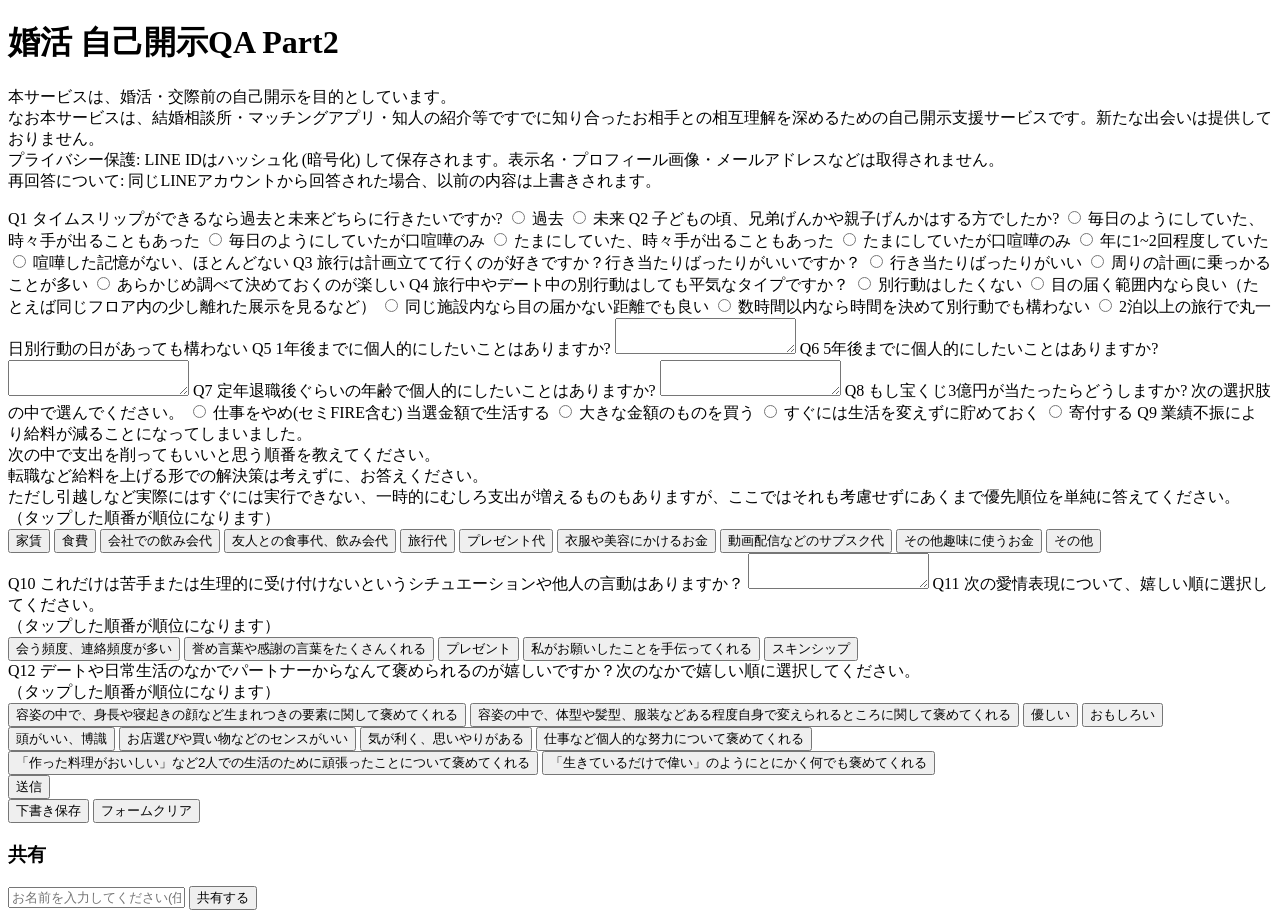
==== index.html @ 5af7c707 "Update index.html" ====
<!DOCTYPE html>
<html lang="ja">
<head>
<meta charset="UTF-8"/>
<meta name="viewport" content="width=device-width, initial-scale=1.0"/>
<title>婚活自己開示QA Part2</title>

<link rel="stylesheet" href="style.css"/>
<script src="https://static.line-scdn.net/liff/edge/2/sdk.js"></script>

<style>
/* ============================================================
   ビューモード（共有リンクで開いたとき）
   ============================================================ */

#viewMode {
  display: none;
}

/* ============================================================
   状態表示（共有リンク読み込み中・エラー時）
   ============================================================ */

.state-card{
  text-align:center;
}

.state-text{
  margin:0;
  font-size:14px;
  line-height:1.8;
  color:#666;
}

.state-spinner{
  width:30px;
  height:30px;
  margin:0 auto 12px;
}

.state-spinner img{
  width:30px;
  height:30px;
  display:none;
}

.state-spinner .spinner-light{
  display:block;
}

@media (prefers-color-scheme: dark){
  .state-spinner .spinner-light{ display:none; }
  .state-spinner .spinner-dark{ display:block; }
}

.view-header {
  background: #ffffff;
  border-radius: 16px;
  padding: 20px 24px;
  margin-bottom: 16px;
  box-shadow: 0 4px 12px rgba(0,0,0,0.08);
  text-align: center;
}

.view-label {
  margin: 0 0 8px;
  font-size: 18px;
  font-weight: 700;
  color: #d96c7d;
  letter-spacing: 0.05em;
}

.view-name {
  margin: 0;
  font-size: 20px;
  font-weight: 700;
  color: #444;
}

.view-item {
  background: #ffffff;
  border-radius: 16px;
  padding: 18px 20px;
  margin-bottom: 12px;
  box-shadow: 0 2px 8px rgba(0,0,0,0.06);
}

.view-question {
  margin: 0 0 8px;
  font-size: 14px;
  font-weight: 600;
  color: #d96c7d;
  line-height: 1.6;
}

.view-answer {
  margin: 0;
  font-size: 15px;
  color: #444;
  line-height: 1.8;
  white-space: pre-wrap;
  word-break: break-word;
}

/* ============================================================
   共有画面 下部CTA（あなたの価値観も共有してみませんか？）
   ============================================================ */

.cta-card{
  position: relative;
  margin-top: 24px;
  padding: 24px;
  background: linear-gradient(135deg, #fff9fa 0%, #ffeef1 100%);
  border: 2px dashed #f4b8c5;
  border-radius: 24px;
  overflow: hidden;
  display: flex;
  align-items: center;
  gap: 20px;
  text-align: left;
}

.cta-image-left{
  flex: 0 0 25%;
  width: 25%;
  max-width: 140px;
  border-radius: 16px;
  object-fit: cover;
}

.cta-content{
  flex: 1;
  min-width: 0;
}

.cta-title{
  margin: 0 0 12px;
  font-size: 18px;
  font-weight: 700;
  color: #d96c7d;
}

.cta-text{
  margin: 0 0 20px;
  font-size: 13px;
  line-height: 1.8;
  color: #555;
}

.cta-button{
  display: flex;
  align-items: center;
  justify-content: center;
  gap: 8px;
  width: 100%;
  padding: 14px;
  border: none;
  border-radius: 50px;
  background: #f48ca0;
  color: #fff;
  font-size: 15px;
  font-weight: 700;
  text-decoration: none;
  cursor: pointer;
  box-shadow: 0 4px 12px rgba(244,140,160,.35);
}

.cta-arrow{
  display: inline-flex;
  align-items: center;
  justify-content: center;
  width: 22px;
  height: 22px;
  border-radius: 50%;
  background: rgba(255,255,255,.3);
  font-size: 14px;
  line-height: 1;
}

@media (max-width: 480px){
  .cta-card{
    flex-direction: column;
    text-align: center;
  }
  .cta-image-left{
    width: 45%;
    flex: 0 0 auto;
  }
  .cta-title{ font-size: 18px; }
}
</style>
</head>

<body>

<div class="container">

<div class="form-header">

<h1>婚活 自己開示QA Part2</h1>

<p class="form-description">
本サービスは、婚活・交際前の自己開示を目的としています。<br>
なお本サービスは、結婚相談所・マッチングアプリ・知人の紹介等ですでに知り合ったお相手との相互理解を深めるための自己開示支援サービスです。新たな出会いは提供しておりません。<br>
プライバシー保護: LINE IDはハッシュ化 (暗号化) して保存されます。表示名・プロフィール画像・メールアドレスなどは取得されません。<br>
再回答について: 同じLINEアカウントから回答された場合、以前の内容は上書きされます。
</p>

</div>

<!-- ビューモード表示エリア（共有リンクで開いたとき） -->
<div id="viewMode"></div>

<!-- Q1 -->

<label>Q1 タイムスリップができるなら過去と未来どちらに行きたいですか?</label>

<label>
<input type="radio" name="q1" value="past">
過去
</label>

<label>
<input type="radio" name="q1" value="future">
未来
</label>

<!-- Q2 -->

<label>Q2 子どもの頃、兄弟げんかや親子げんかはする方でしたか?</label>

<label>
<input type="radio" name="q2" value="a2-1">
毎日のようにしていた、時々手が出ることもあった
</label>

<label>
<input type="radio" name="q2" value="a2-2">
毎日のようにしていたが口喧嘩のみ
</label>

<label>
<input type="radio" name="q2" value="a2-3">
たまにしていた、時々手が出ることもあった
</label>

<label>
<input type="radio" name="q2" value="a2-4">
たまにしていたが口喧嘩のみ
</label>

<label>
<input type="radio" name="q2" value="a2-5">
年に1~2回程度していた
</label>

<label>
<input type="radio" name="q2" value="a2-6">
喧嘩した記憶がない、ほとんどない
</label>

<!-- Q3 -->

<label>
Q3 旅行は計画立てて行くのが好きですか？行き当たりばったりがいいですか？
</label>

<label>
<input type="radio" name="q3" value="a3-1">
行き当たりばったりがいい
</label>

<label>
<input type="radio" name="q3" value="a3-2">
周りの計画に乗っかることが多い
</label>

<label>
<input type="radio" name="q3" value="a3-3">
あらかじめ調べて決めておくのが楽しい
</label>

<!-- Q4 -->

<label>
Q4 旅行中やデート中の別行動はしても平気なタイプですか？
</label>

<label>
<input type="radio" name="q4" value="a4-1">
別行動はしたくない
</label>

<label>
<input type="radio" name="q4" value="a4-2">
目の届く範囲内なら良い（たとえば同じフロア内の少し離れた展示を見るなど）
</label>

<label>
<input type="radio" name="q4" value="a4-3">
同じ施設内なら目の届かない距離でも良い
</label>

<label>
<input type="radio" name="q4" value="a4-4">
数時間以内なら時間を決めて別行動でも構わない
</label>

<label>
<input type="radio" name="q4" value="a4-5">
2泊以上の旅行で丸一日別行動の日があっても構わない
</label>

<!-- Q5 -->

<label>
Q5 1年後までに個人的にしたいことはありますか?
</label>

<textarea id="q5"></textarea>

<!-- Q6 -->

<label>
Q6 5年後までに個人的にしたいことはありますか?
</label>

<textarea id="q6"></textarea>

<!-- Q7 -->

<label>
Q7 定年退職後ぐらいの年齢で個人的にしたいことはありますか?
</label>

<textarea id="q7"></textarea>

<!-- Q8 -->

<label>
Q8 もし宝くじ3億円が当たったらどうしますか? 次の選択肢の中で選んでください。
</label>

<label>
<input type="radio" name="q8" value="a8-1">
仕事をやめ(セミFIRE含む) 当選金額で生活する
</label>

<label>
<input type="radio" name="q8" value="a8-2">
大きな金額のものを買う
</label>

<label>
<input type="radio" name="q8" value="a8-3">
すぐには生活を変えずに貯めておく
</label>

<label>
<input type="radio" name="q8" value="a8-4">
寄付する
</label>

<!-- Q9 -->

<label>
Q9 業績不振により給料が減ることになってしまいました。<br>
次の中で支出を削ってもいいと思う順番を教えてください。<br>
転職など給料を上げる形での解決策は考えずに、お答えください。<br>
ただし引越しなど実際にはすぐには実行できない、一時的にむしろ支出が増えるものもありますが、ここではそれも考慮せずにあくまで優先順位を単純に答えてください。<br>
（タップした順番が順位になります）
</label>

<div id="q9Ranking" class="ranking-group">

<button type="button" class="rank-option" data-value="家賃">
<span class="rank-number"></span>
家賃
</button>

<button type="button" class="rank-option" data-value="食費">
<span class="rank-number"></span>
食費
</button>

<button type="button" class="rank-option" data-value="会社での飲み会代">
<span class="rank-number"></span>
会社での飲み会代
</button>

<button type="button" class="rank-option" data-value="友人との食事代、飲み会代">
<span class="rank-number"></span>
友人との食事代、飲み会代
</button>

<button type="button" class="rank-option" data-value="旅行代">
<span class="rank-number"></span>
旅行代
</button>

<button type="button" class="rank-option" data-value="プレゼント代">
<span class="rank-number"></span>
プレゼント代
</button>

<button type="button" class="rank-option" data-value="衣服や美容にかけるお金">
<span class="rank-number"></span>
衣服や美容にかけるお金
</button>

<button type="button" class="rank-option" data-value="動画配信などのサブスク代">
<span class="rank-number"></span>
動画配信などのサブスク代
</button>

<button type="button" class="rank-option" data-value="その他趣味に使うお金">
<span class="rank-number"></span>
その他趣味に使うお金
</button>

<button type="button" class="rank-option" data-value="その他">
<span class="rank-number"></span>
その他
</button>

</div>

<!-- Q10 -->

<label>
Q10 これだけは苦手または生理的に受け付けないというシチュエーションや他人の言動はありますか？
</label>

<textarea id="q10"></textarea>

<!-- Q11 -->

<label>
Q11 次の愛情表現について、嬉しい順に選択してください。<br>
（タップした順番が順位になります）
</label>

<div id="q11Ranking" class="ranking-group">

<button type="button" class="rank-option" data-value="会う頻度、連絡頻度が多い">
<span class="rank-number"></span>
会う頻度、連絡頻度が多い
</button>

<button type="button" class="rank-option" data-value="誉め言葉や感謝の言葉をたくさんくれる">
<span class="rank-number"></span>
誉め言葉や感謝の言葉をたくさんくれる
</button>

<button type="button" class="rank-option" data-value="プレゼント">
<span class="rank-number"></span>
プレゼント
</button>

<button type="button" class="rank-option" data-value="私がお願いしたことを手伝ってくれる">
<span class="rank-number"></span>
私がお願いしたことを手伝ってくれる
</button>

<button type="button" class="rank-option" data-value="スキンシップ">
<span class="rank-number"></span>
スキンシップ
</button>

</div>

<!-- Q12 -->

<label>
Q12 デートや日常生活のなかでパートナーからなんて褒められるのが嬉しいですか？次のなかで嬉しい順に選択してください。<br>
（タップした順番が順位になります）
</label>

<div id="q12Ranking" class="ranking-group">

<button type="button" class="rank-option" data-value="容姿の中で、身長や寝起きの顔など生まれつきの要素に関して褒めてくれる">
<span class="rank-number"></span>
容姿の中で、身長や寝起きの顔など生まれつきの要素に関して褒めてくれる
</button>

<button type="button" class="rank-option" data-value="容姿の中で、体型や髪型、服装などある程度自身で変えられるところに関して褒めてくれる">
<span class="rank-number"></span>
容姿の中で、体型や髪型、服装などある程度自身で変えられるところに関して褒めてくれる
</button>

<button type="button" class="rank-option" data-value="優しい">
<span class="rank-number"></span>
優しい
</button>

<button type="button" class="rank-option" data-value="おもしろい">
<span class="rank-number"></span>
おもしろい
</button>

<button type="button" class="rank-option" data-value="頭がいい、博識">
<span class="rank-number"></span>
頭がいい、博識
</button>

<button type="button" class="rank-option" data-value="お店選びや買い物などのセンスがいい">
<span class="rank-number"></span>
お店選びや買い物などのセンスがいい
</button>

<button type="button" class="rank-option" data-value="気が利く、思いやりがある">
<span class="rank-number"></span>
気が利く、思いやりがある
</button>

<button type="button" class="rank-option" data-value="仕事など個人的な努力について褒めてくれる">
<span class="rank-number"></span>
仕事など個人的な努力について褒めてくれる
</button>

<button type="button" class="rank-option" data-value="「作った料理がおいしい」など2人での生活のために頑張ったことについて褒めてくれる">
<span class="rank-number"></span>
「作った料理がおいしい」など2人での生活のために頑張ったことについて褒めてくれる
</button>

<button type="button" class="rank-option" data-value="「生きているだけで偉い」のようにとにかく何でも褒めてくれる">
<span class="rank-number"></span>
「生きているだけで偉い」のようにとにかく何でも褒めてくれる
</button>

</div>

<div class="button-group">

<button id="submitBtn" type="button">
送信
</button>

<div class="sub-buttons">

<button id="draftBtn" type="button">
下書き保存
</button>

<button id="clearBtn" type="button">
フォームクリア
</button>

</div>

</div>

<!-- 共有モーダル -->

<div id="shareModal" class="modal hidden">

<div class="modal-content">

<h3>共有</h3>

<input
id="shareName"
placeholder="お名前を入力してください(任意)"
>

<button id="shareBtn">
共有する
</button>

</div>

</div>

<script src="app.js"></script>

</div>

</body>
</html>
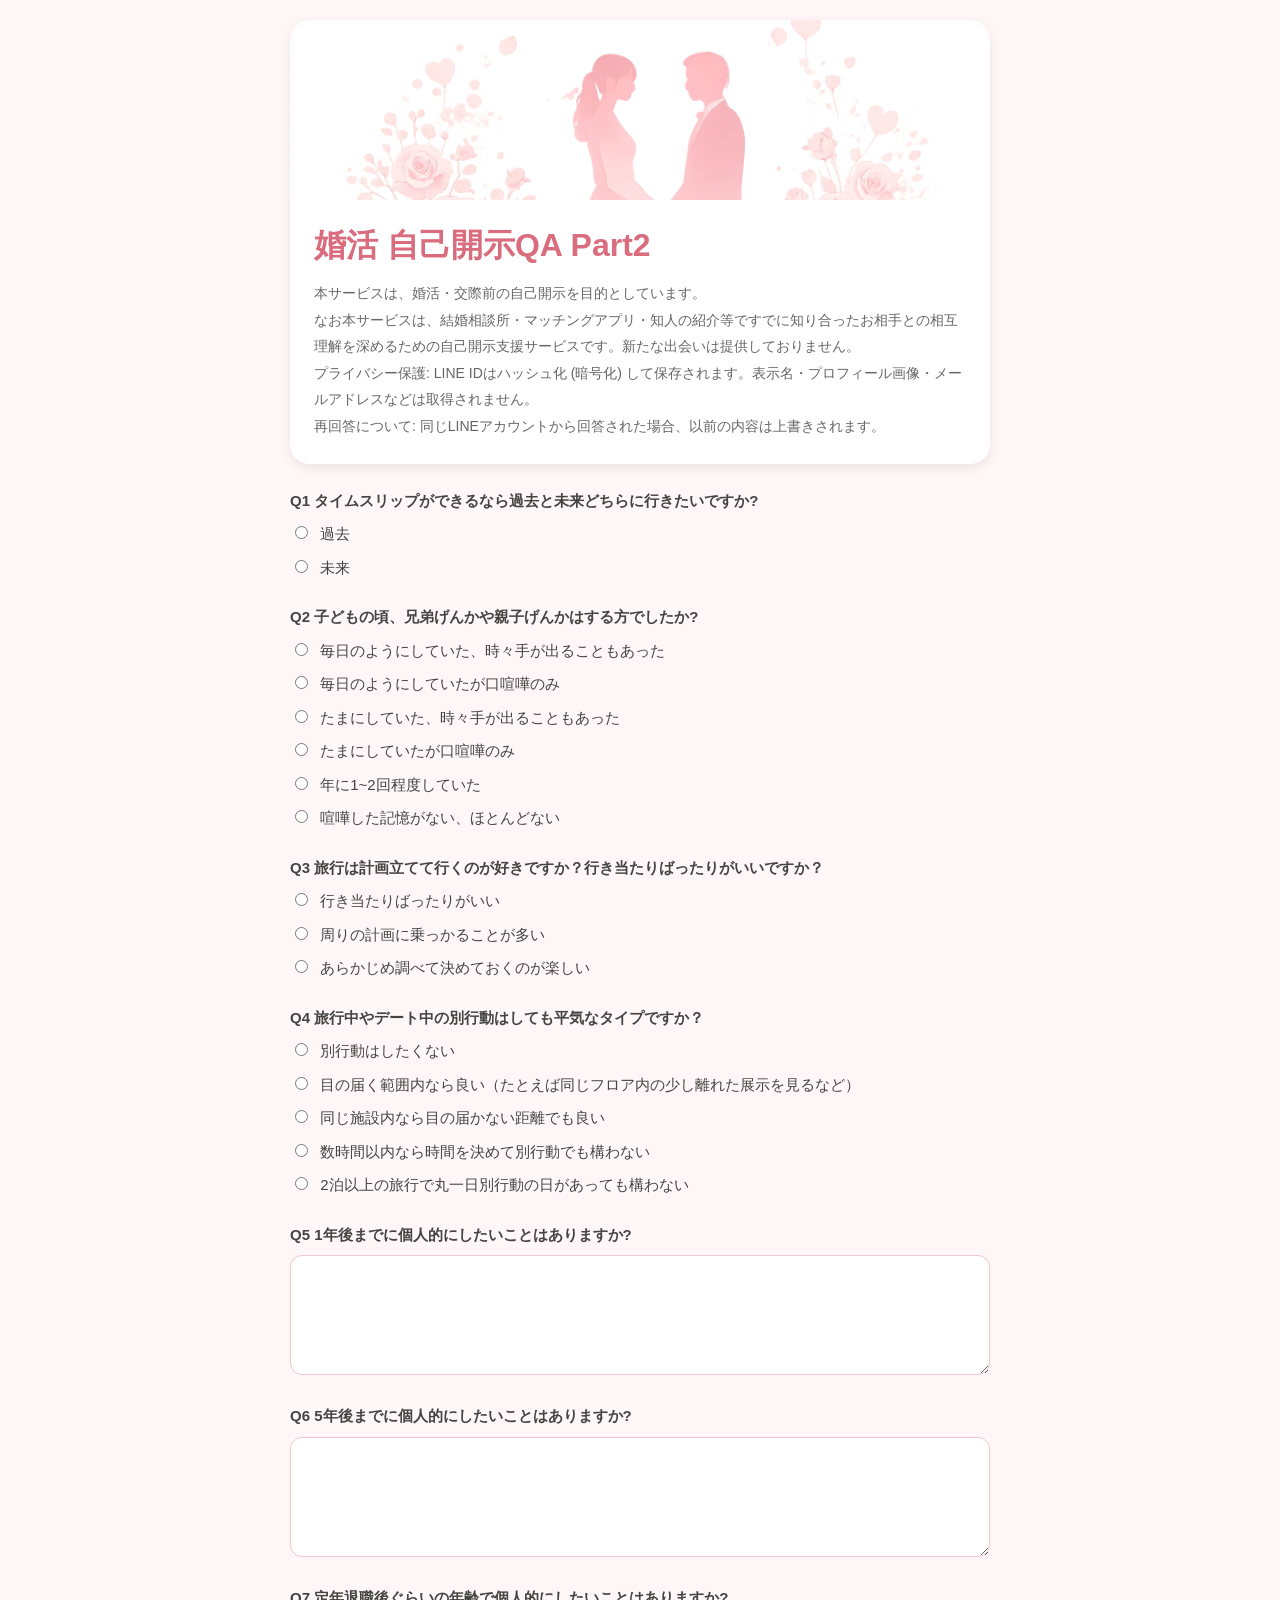
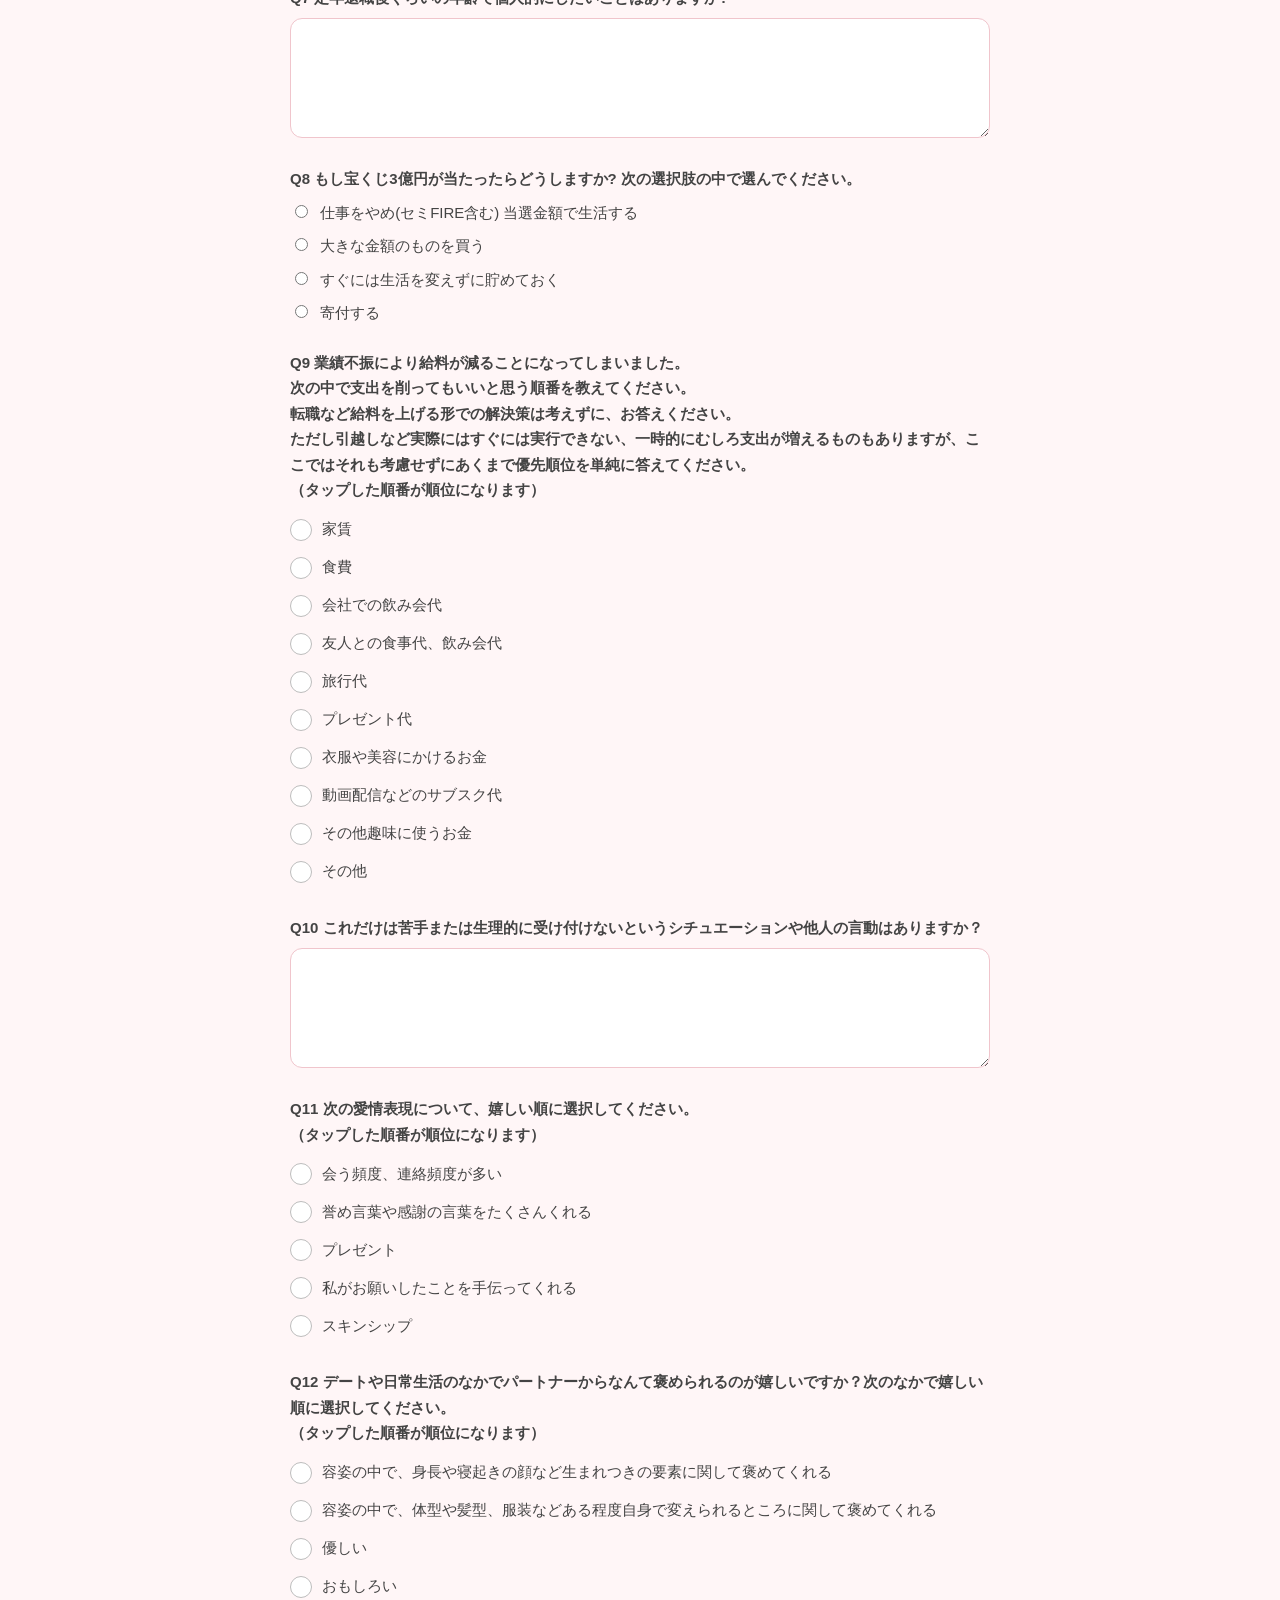
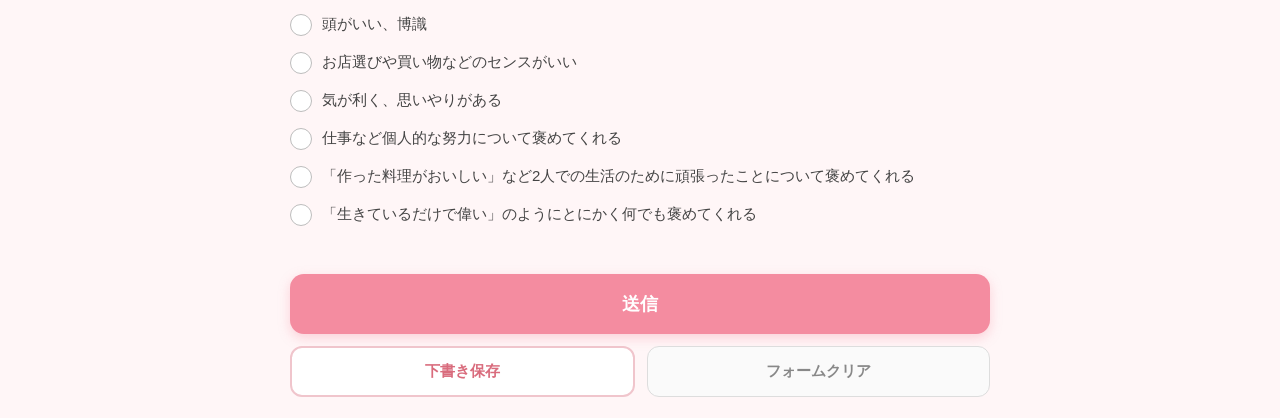
==== commit 16190b6c: "Update index.html" ====
--- a/index.html
+++ b/index.html
@@ -100,6 +100,30 @@
   line-height: 1.8;
   white-space: pre-wrap;
   word-break: break-word;
+}
+
+.view-tip {
+  display: flex;
+  align-items: flex-start;
+  gap: 8px;
+  margin-top: 12px;
+  padding: 10px 12px;
+  background: #fff7e6;
+  border: 1px solid #ffe1a8;
+  border-radius: 12px;
+}
+
+.view-tip-icon {
+  flex: 0 0 auto;
+  font-size: 14px;
+  line-height: 1.6;
+}
+
+.view-tip-text {
+  margin: 0;
+  font-size: 12.5px;
+  line-height: 1.6;
+  color: #a87b1f;
 }
 
 /* ============================================================
@@ -211,6 +235,9 @@
 <!-- ビューモード表示エリア（共有リンクで開いたとき） -->
 <div id="viewMode"></div>
 
+<!-- スクショ抑止ウォーターマーク（共有リンクの閲覧者にのみ表示） -->
+<div id="screenshotWatermark" aria-hidden="true"></div>
+
 <!-- Q1 -->
 
 <label>Q1 タイムスリップができるなら過去と未来どちらに行きたいですか?</label>
@@ -577,3 +604,4 @@
 
 </body>
 </html>
+
--- a/style.css
+++ b/style.css
@@ -0,0 +1,326 @@
+*{
+  box-sizing:border-box;
+}
+
+body{
+  margin:0;
+  padding:20px 12px 34px;
+  background:#fff6f7;
+  font-family:
+    -apple-system,
+    BlinkMacSystemFont,
+    "Hiragino Sans",
+    "Yu Gothic",
+    sans-serif;
+  color:#444;
+}
+
+.container{
+  max-width:700px;
+  margin:0 auto;
+}
+
+/********************************
+ * ヘッダー
+ ********************************/
+
+.form-header{
+  background:#ffffff;
+  border-radius:20px;
+  overflow:hidden;
+  box-shadow:
+    0 4px 12px rgba(0,0,0,0.08);
+  margin-bottom:24px;
+}
+
+.form-header::before{
+  content:"";
+  display:block;
+  width:100%;
+  height:180px;
+  background-image:url("header.webp");
+  background-size:cover;
+  background-position:center;
+  background-repeat:no-repeat;
+}
+
+.form-header h1{
+  margin:24px 24px 12px;
+  font-size:32px;
+  font-weight:700;
+  color:#d96c7d;
+}
+
+.form-description{
+  margin:0 24px 24px;
+  font-size:14px;
+  line-height:1.9;
+  color:#666;
+}
+
+/********************************
+ * 質問
+ ********************************/
+
+label{
+  display:block;
+  margin-top:24px;
+  margin-bottom:8px;
+  font-size:15px;
+  font-weight:600;
+  line-height:1.7;
+}
+
+input[type="text"],
+input[type="time"],
+textarea{
+  width:100%;
+  padding:14px;
+  border:1px solid #f0c5cc;
+  border-radius:12px;
+  background:#fff;
+  font-size:15px;
+}
+
+textarea{
+  min-height:120px;
+  resize:vertical;
+}
+
+/********************************
+ * ラジオ
+ ********************************/
+
+input[type="radio"]{
+  margin-right:8px;
+}
+
+label:has(input[type="radio"]){
+  font-weight:400;
+  margin-top:8px;
+}
+
+/********************************
+ * 順位付けUI
+ ********************************/
+
+.ranking-group{
+  margin-top:8px;
+}
+
+.rank-option{
+  display:flex;
+  align-items:center;
+
+  gap:10px;
+
+  padding:8px 0;
+
+  background:none;
+  border:none;
+
+  width:100%;
+
+  text-align:left;
+  font-size:15px;
+
+  color:#444;
+
+  cursor:pointer;
+}
+
+.rank-number{
+  width:22px;
+  height:22px;
+
+  border-radius:50%;
+
+  border:1px solid #bdbdbd;
+
+  background:#fff;
+
+  color:transparent;
+
+  display:flex;
+  align-items:center;
+  justify-content:center;
+
+  font-size:11px;
+  font-weight:700;
+
+  flex-shrink:0;
+}
+
+.rank-option.selected .rank-number{
+  background:#1e88e5;
+  border-color:#1e88e5;
+  color:#fff;
+}
+
+/********************************
+ * ボタン
+ ********************************/
+
+.button-group{
+  margin-top:40px;
+}
+
+/* 送信 */
+
+#submitBtn{
+  width:100%;
+  padding:18px;
+  border:none;
+  border-radius:14px;
+  background:#f48ca0;
+  color:#fff;
+  font-size:18px;
+  font-weight:700;
+  cursor:pointer;
+  box-shadow:
+    0 4px 12px rgba(244,140,160,.35);
+}
+
+#submitBtn:hover{
+  opacity:.95;
+}
+
+#submitBtn:disabled{
+  opacity:.6;
+  cursor:default;
+}
+
+/* 下段ボタン */
+
+.sub-buttons{
+  display:flex;
+  gap:12px;
+  margin-top:12px;
+}
+
+.sub-buttons button{
+  flex:1;
+  border-radius:12px;
+  font-weight:600;
+  cursor:pointer;
+  transition:.2s;
+}
+
+#draftBtn{
+  padding:14px;
+  background:#fff;
+  color:#d96c7d;
+  border:2px solid #f0c5cc;
+  font-size:15px;
+}
+
+#clearBtn{
+  padding:14px;
+  background:#fafafa;
+  color:#888;
+  border:1px solid #dddddd;
+  font-size:15px;
+}
+
+#draftBtn:hover{
+  background:#fff6f7;
+}
+
+#clearBtn:hover{
+  background:#f0f0f0;
+}
+
+/********************************
+ * モーダル
+ ********************************/
+
+.modal{
+  display:none;
+  position:fixed;
+  inset:0;
+  background:rgba(0,0,0,.45);
+  justify-content:center;
+  align-items:center;
+  padding:20px;
+  z-index:999;
+}
+
+.modal.show{
+  display:flex;
+}
+
+.modal-content{
+  width:100%;
+  max-width:400px;
+  background:#fff;
+  border-radius:20px;
+  padding:24px;
+  box-shadow:
+    0 8px 24px rgba(0,0,0,.15);
+}
+
+.modal-content h3{
+  margin-top:0;
+  text-align:center;
+  color:#d96c7d;
+}
+
+#shareName{
+  width:100%;
+  margin-top:12px;
+}
+
+#shareBtn{
+  width:100%;
+  margin-top:16px;
+  padding:14px;
+  border:none;
+  border-radius:12px;
+  background:#f48ca0;
+  color:#fff;
+  font-size:16px;
+  font-weight:700;
+  cursor:pointer;
+}
+
+.share-confirm-card{
+  margin-top:0;
+  margin-bottom:12px;
+}
+
+/********************************
+ * セーフエリア（LINEミニアプリ・横向きモード）
+ ********************************/
+
+@media (orientation:landscape){
+  body{
+    padding-left:44px;
+    padding-right:44px;
+    padding-bottom:21px;
+  }
+}
+
+/********************************
+ * スマホ最適化
+ ********************************/
+
+@media (max-width:600px){
+
+  .form-header::before{
+    height:140px;
+  }
+
+  .form-header h1{
+    font-size:28px;
+  }
+
+  .form-description{
+    font-size:13px;
+  }
+
+  .rank-option{
+    font-size:14px;
+    line-height:1.5;
+  }
+}
+
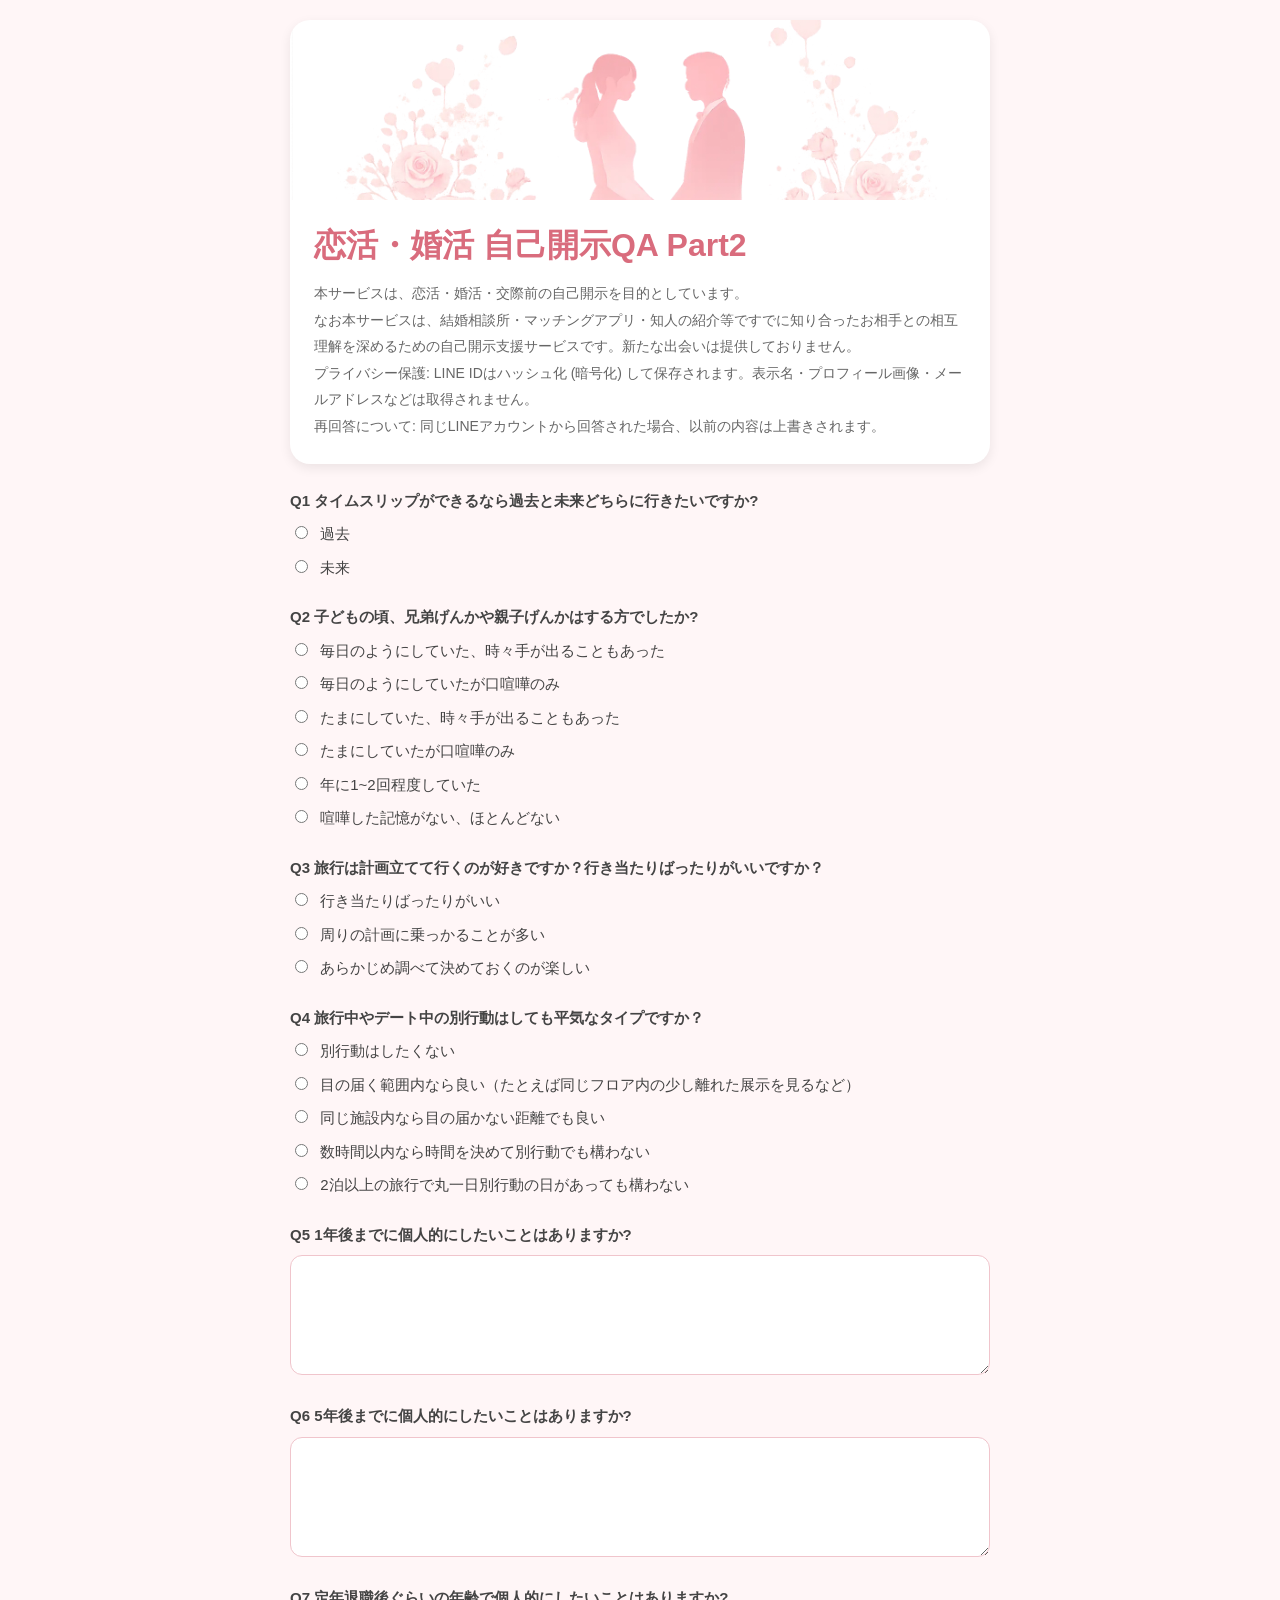
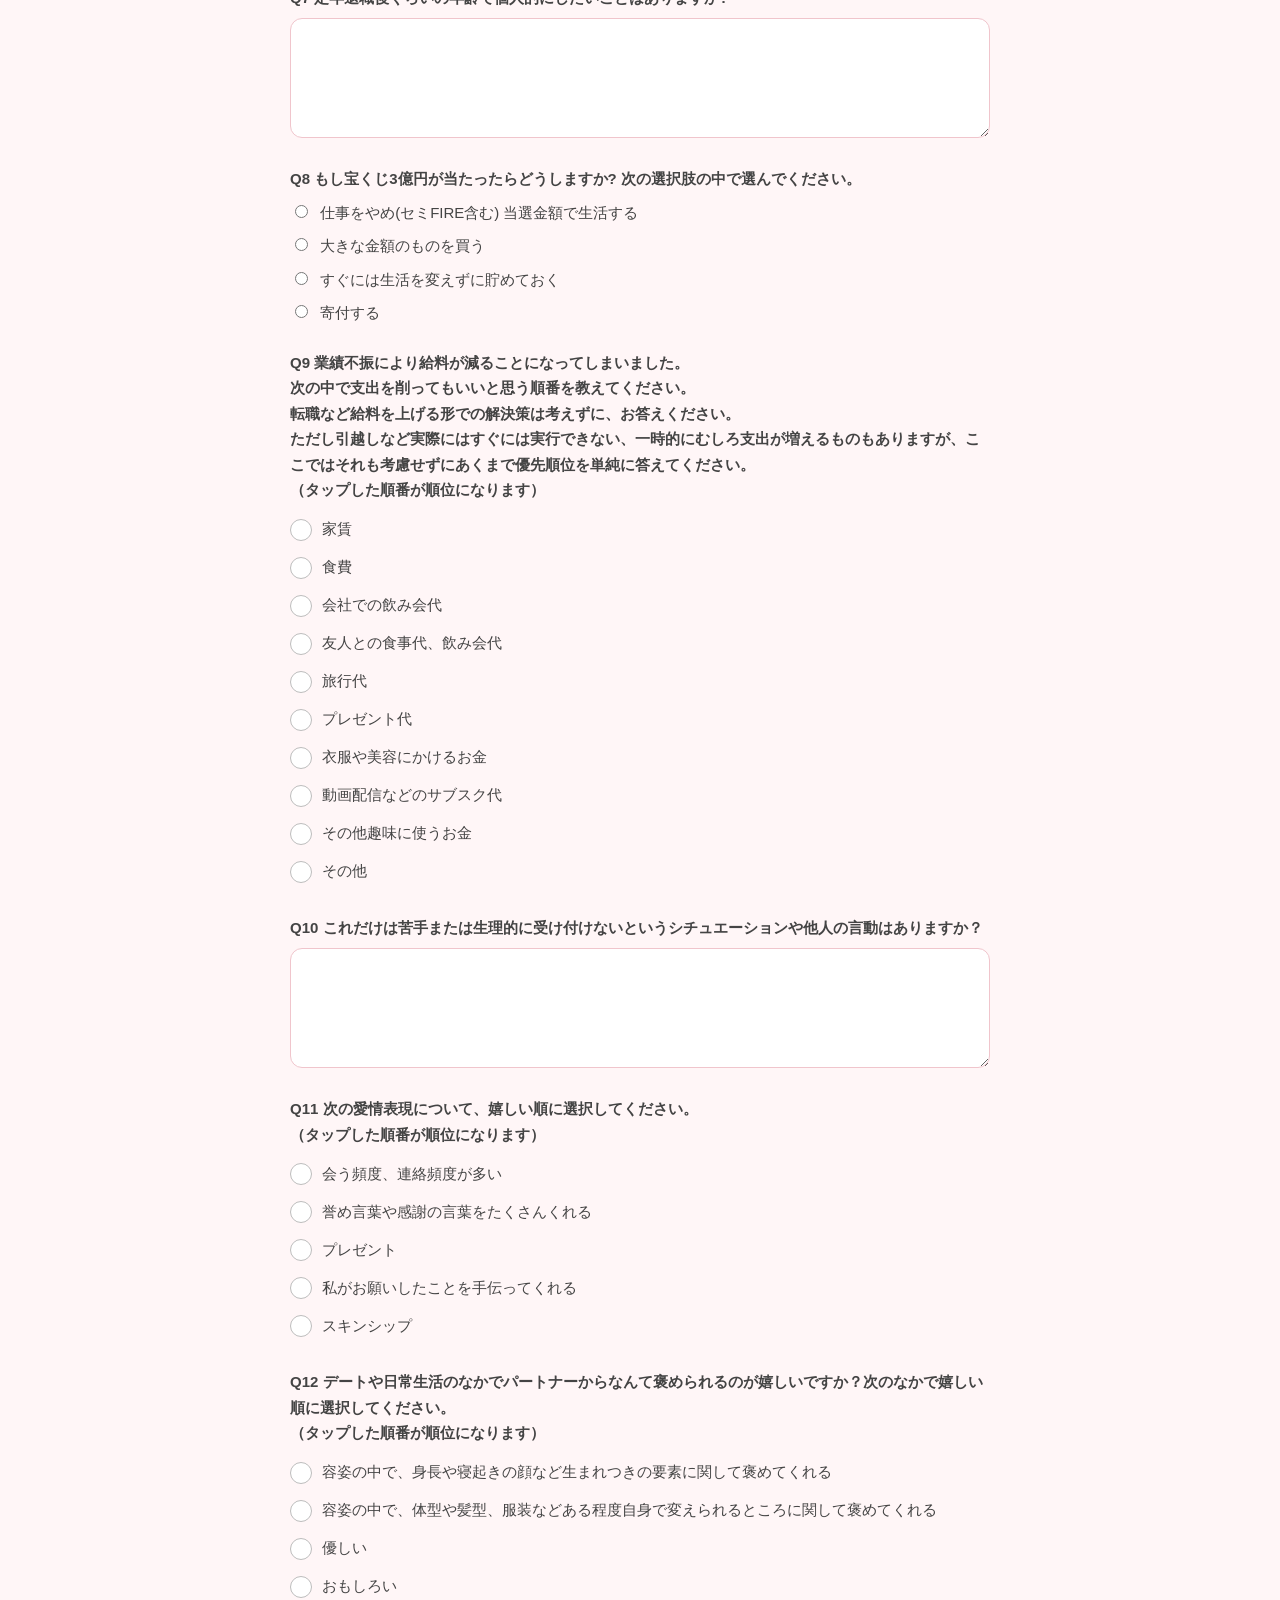
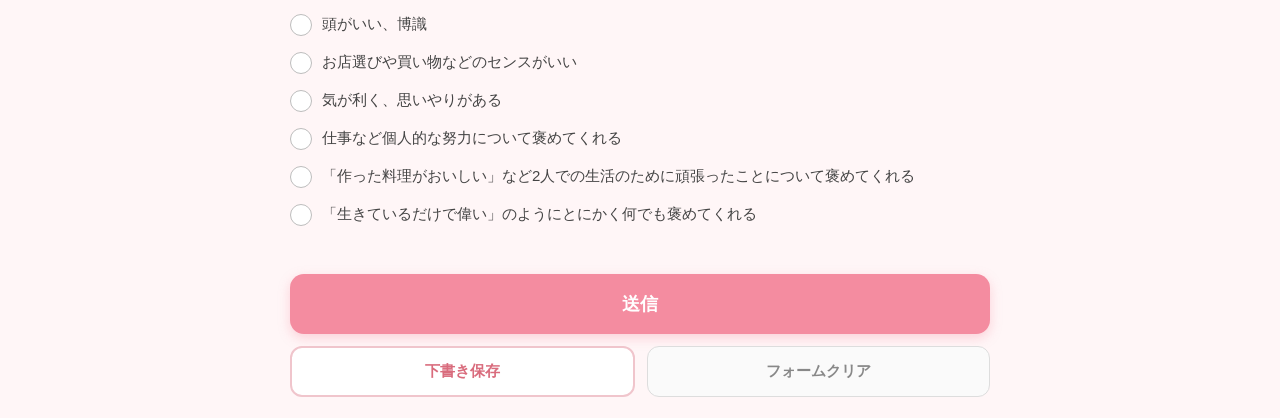
==== commit 5a761fb1: "Update index.html" ====
--- a/index.html
+++ b/index.html
@@ -3,7 +3,7 @@
 <head>
 <meta charset="UTF-8"/>
 <meta name="viewport" content="width=device-width, initial-scale=1.0"/>
-<title>婚活自己開示QA Part2</title>
+<title>恋活・婚活自己開示QA Part2</title>
 
 <link rel="stylesheet" href="style.css"/>
 <script src="https://static.line-scdn.net/liff/edge/2/sdk.js"></script>
@@ -221,10 +221,10 @@
 
 <div class="form-header">
 
-<h1>婚活 自己開示QA Part2</h1>
+<h1>恋活・婚活 自己開示QA Part2</h1>
 
 <p class="form-description">
-本サービスは、婚活・交際前の自己開示を目的としています。<br>
+本サービスは、恋活・婚活・交際前の自己開示を目的としています。<br>
 なお本サービスは、結婚相談所・マッチングアプリ・知人の紹介等ですでに知り合ったお相手との相互理解を深めるための自己開示支援サービスです。新たな出会いは提供しておりません。<br>
 プライバシー保護: LINE IDはハッシュ化 (暗号化) して保存されます。表示名・プロフィール画像・メールアドレスなどは取得されません。<br>
 再回答について: 同じLINEアカウントから回答された場合、以前の内容は上書きされます。
--- a/style.css
+++ b/style.css
@@ -324,3 +324,25 @@
   }
 }
 
+/********************************
+ * スクショ抑止用ウォーターマーク
+ * ・共有リンクを開いた閲覧者の画面にのみ重ねて表示する
+ * ・position:fixedのためスクロールしても常に画面上に留まり、
+ *   端末でスクショを撮ってもウォーターマークごと写り込む
+ * ・pointer-eventsはnoneにして操作の邪魔をしないようにする
+ ********************************/
+
+#screenshotWatermark{
+  display:none;
+  position:fixed;
+  inset:0;
+  z-index:9999;
+  pointer-events:none;
+  background-repeat:repeat;
+  background-position:top left;
+}
+
+#screenshotWatermark.show{
+  display:block;
+}
+
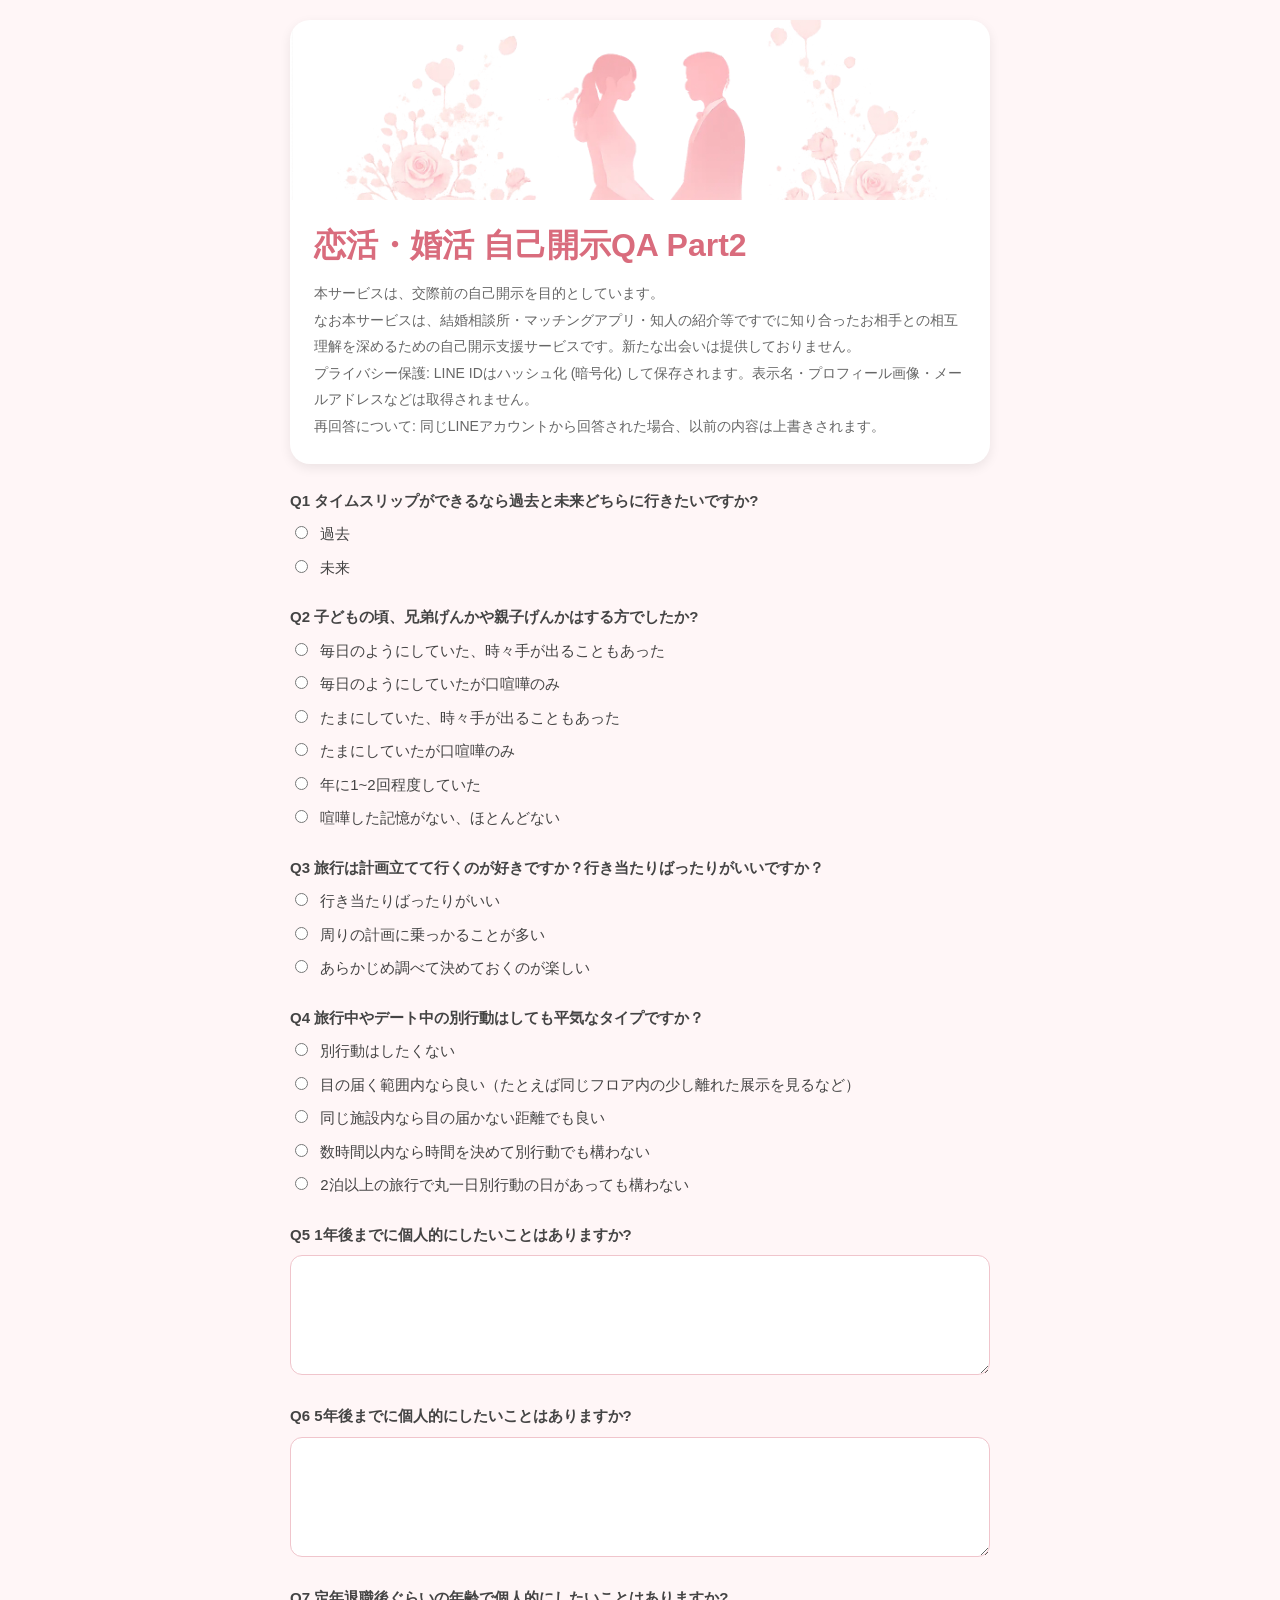
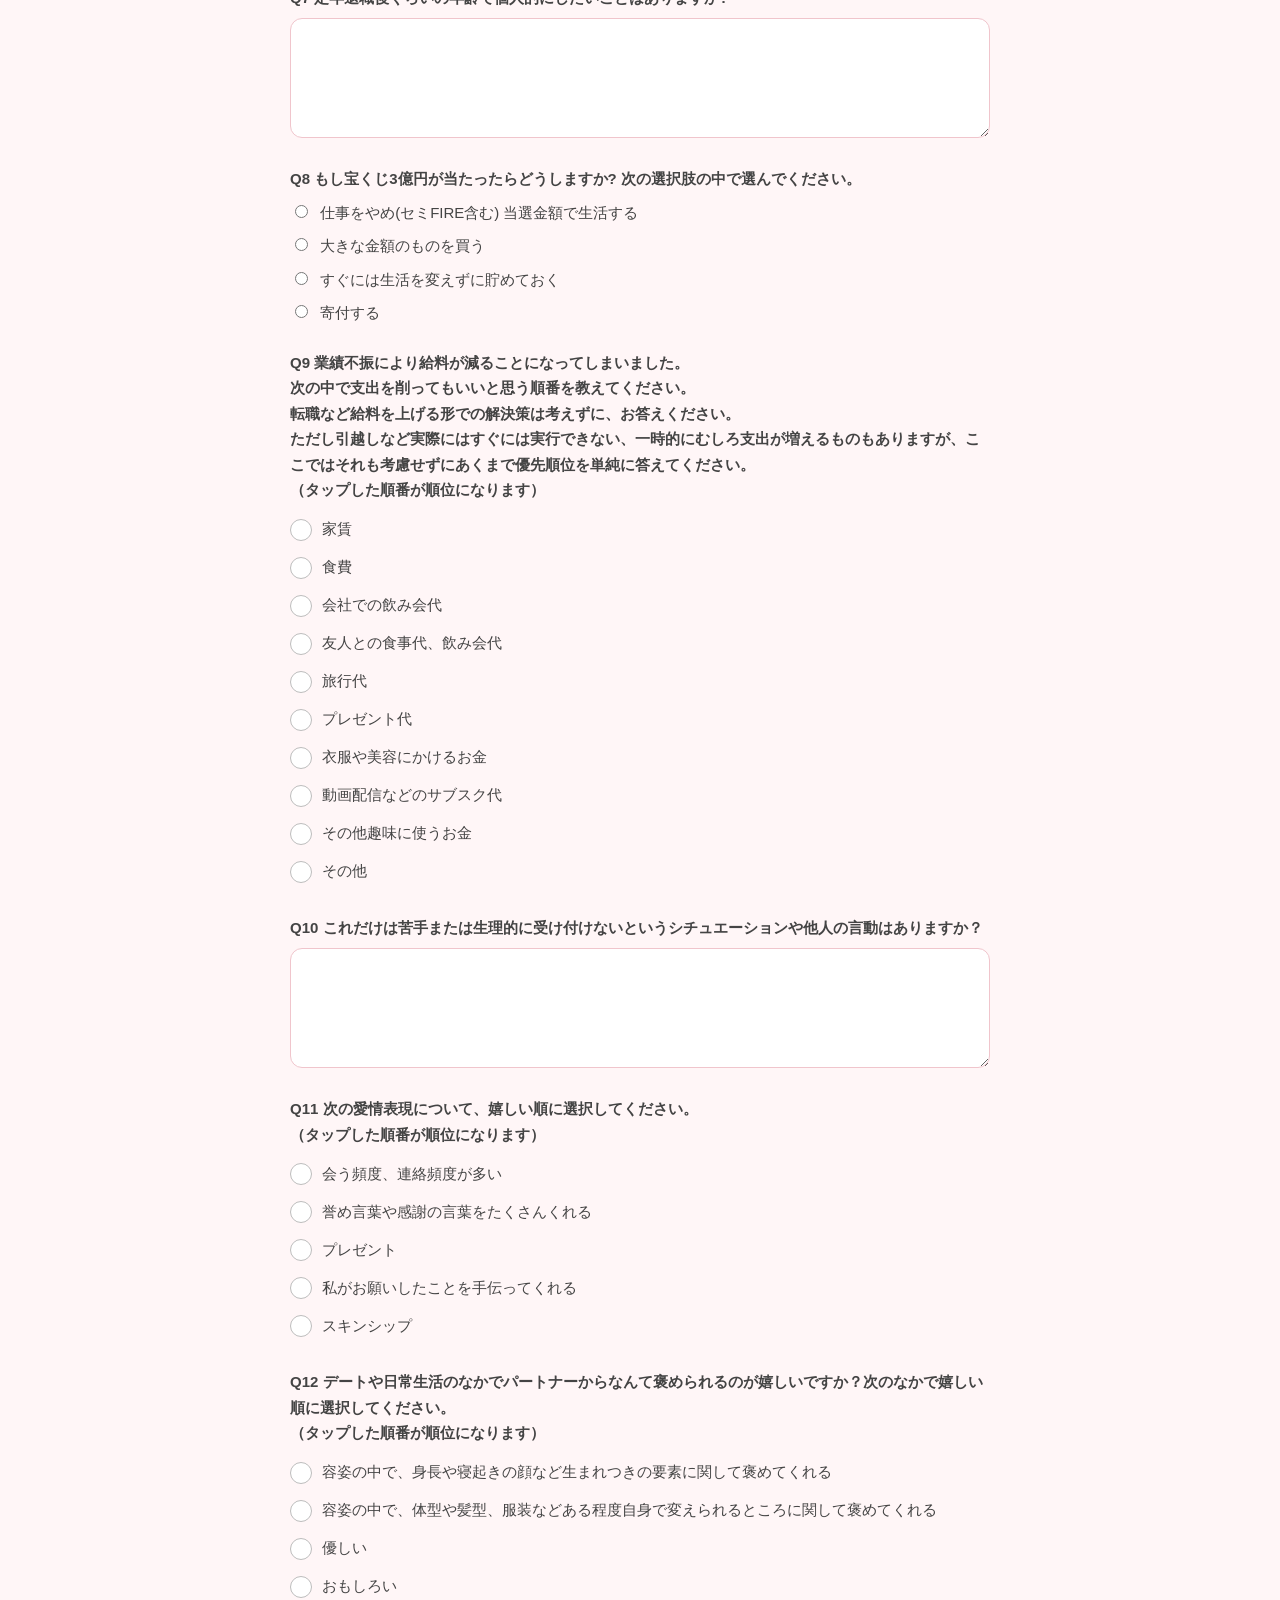
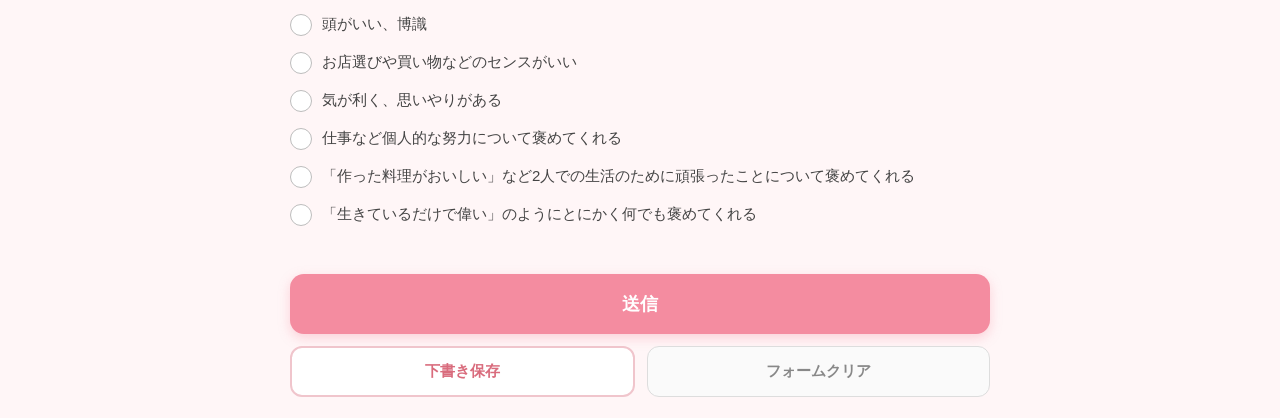
==== commit 0a112654: "Update index.html" ====
--- a/index.html
+++ b/index.html
@@ -224,7 +224,7 @@
 <h1>恋活・婚活 自己開示QA Part2</h1>
 
 <p class="form-description">
-本サービスは、恋活・婚活・交際前の自己開示を目的としています。<br>
+本サービスは、交際前の自己開示を目的としています。<br>
 なお本サービスは、結婚相談所・マッチングアプリ・知人の紹介等ですでに知り合ったお相手との相互理解を深めるための自己開示支援サービスです。新たな出会いは提供しておりません。<br>
 プライバシー保護: LINE IDはハッシュ化 (暗号化) して保存されます。表示名・プロフィール画像・メールアドレスなどは取得されません。<br>
 再回答について: 同じLINEアカウントから回答された場合、以前の内容は上書きされます。
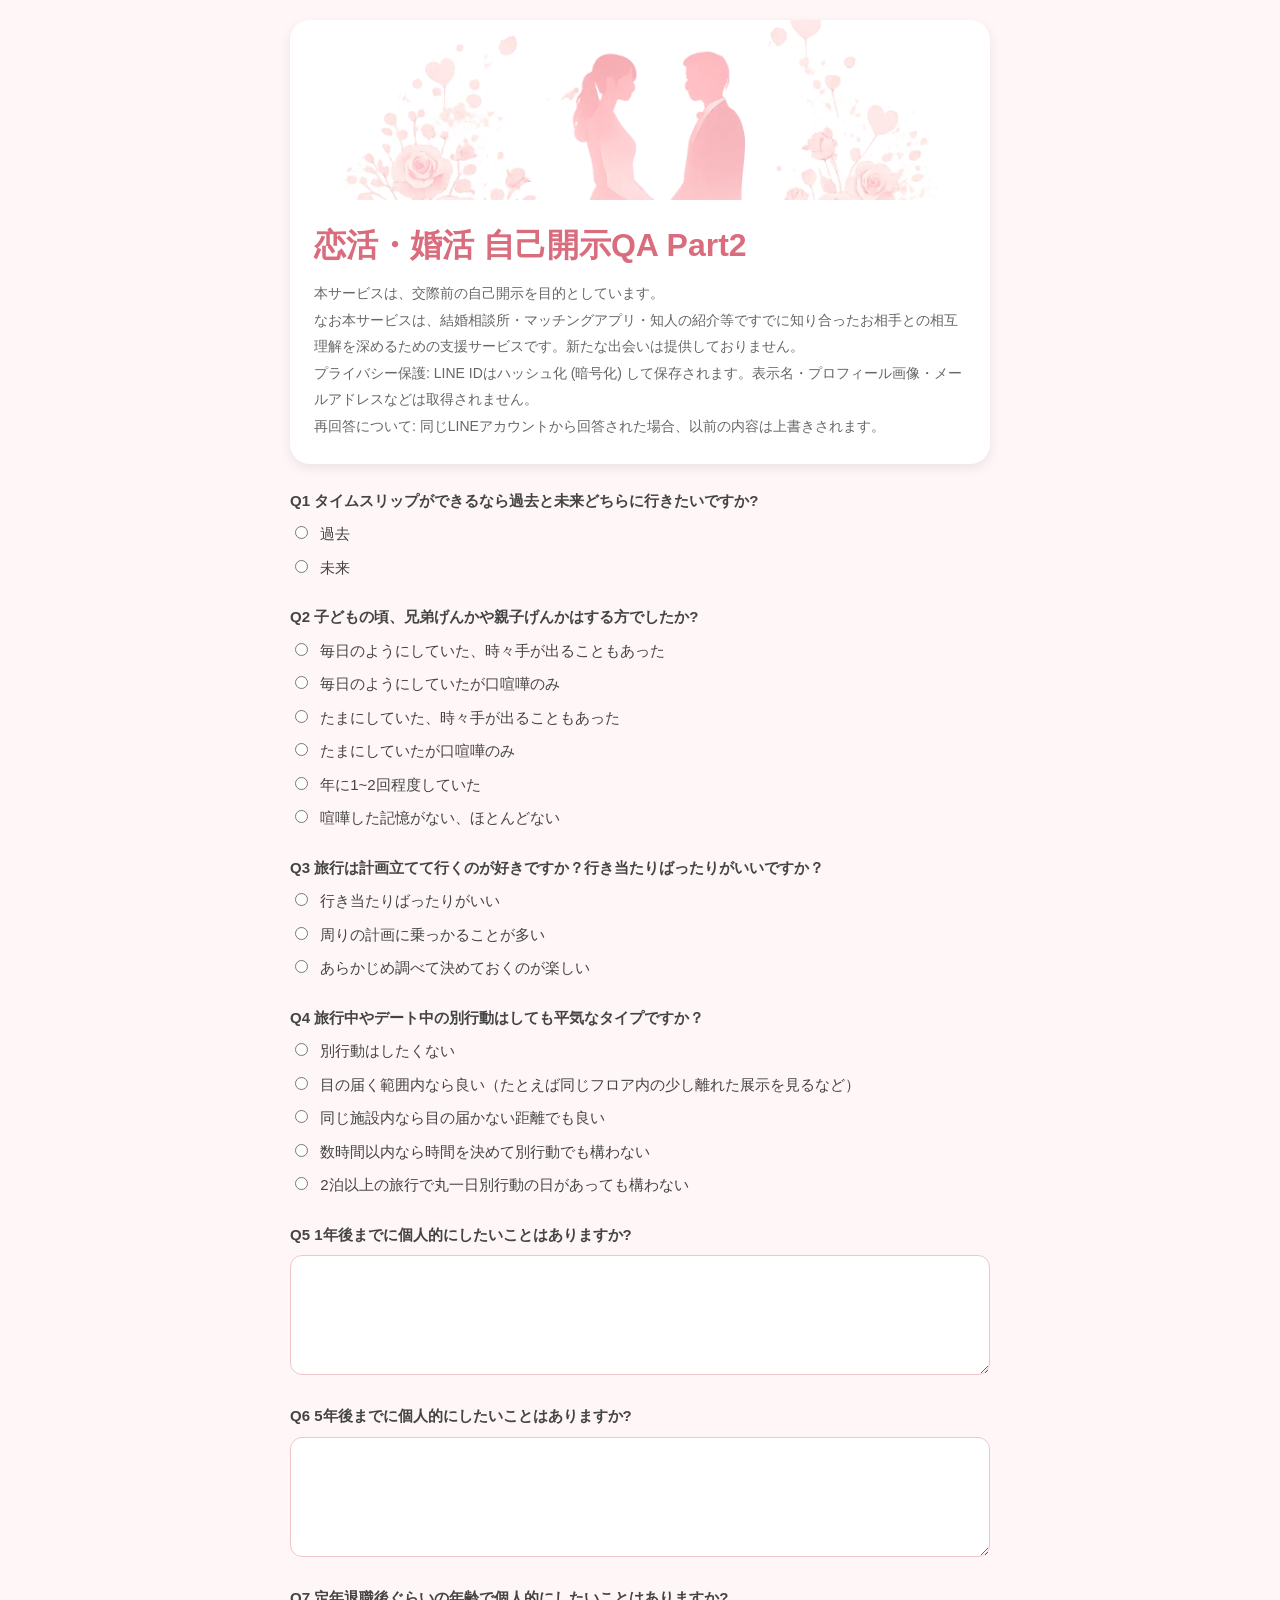
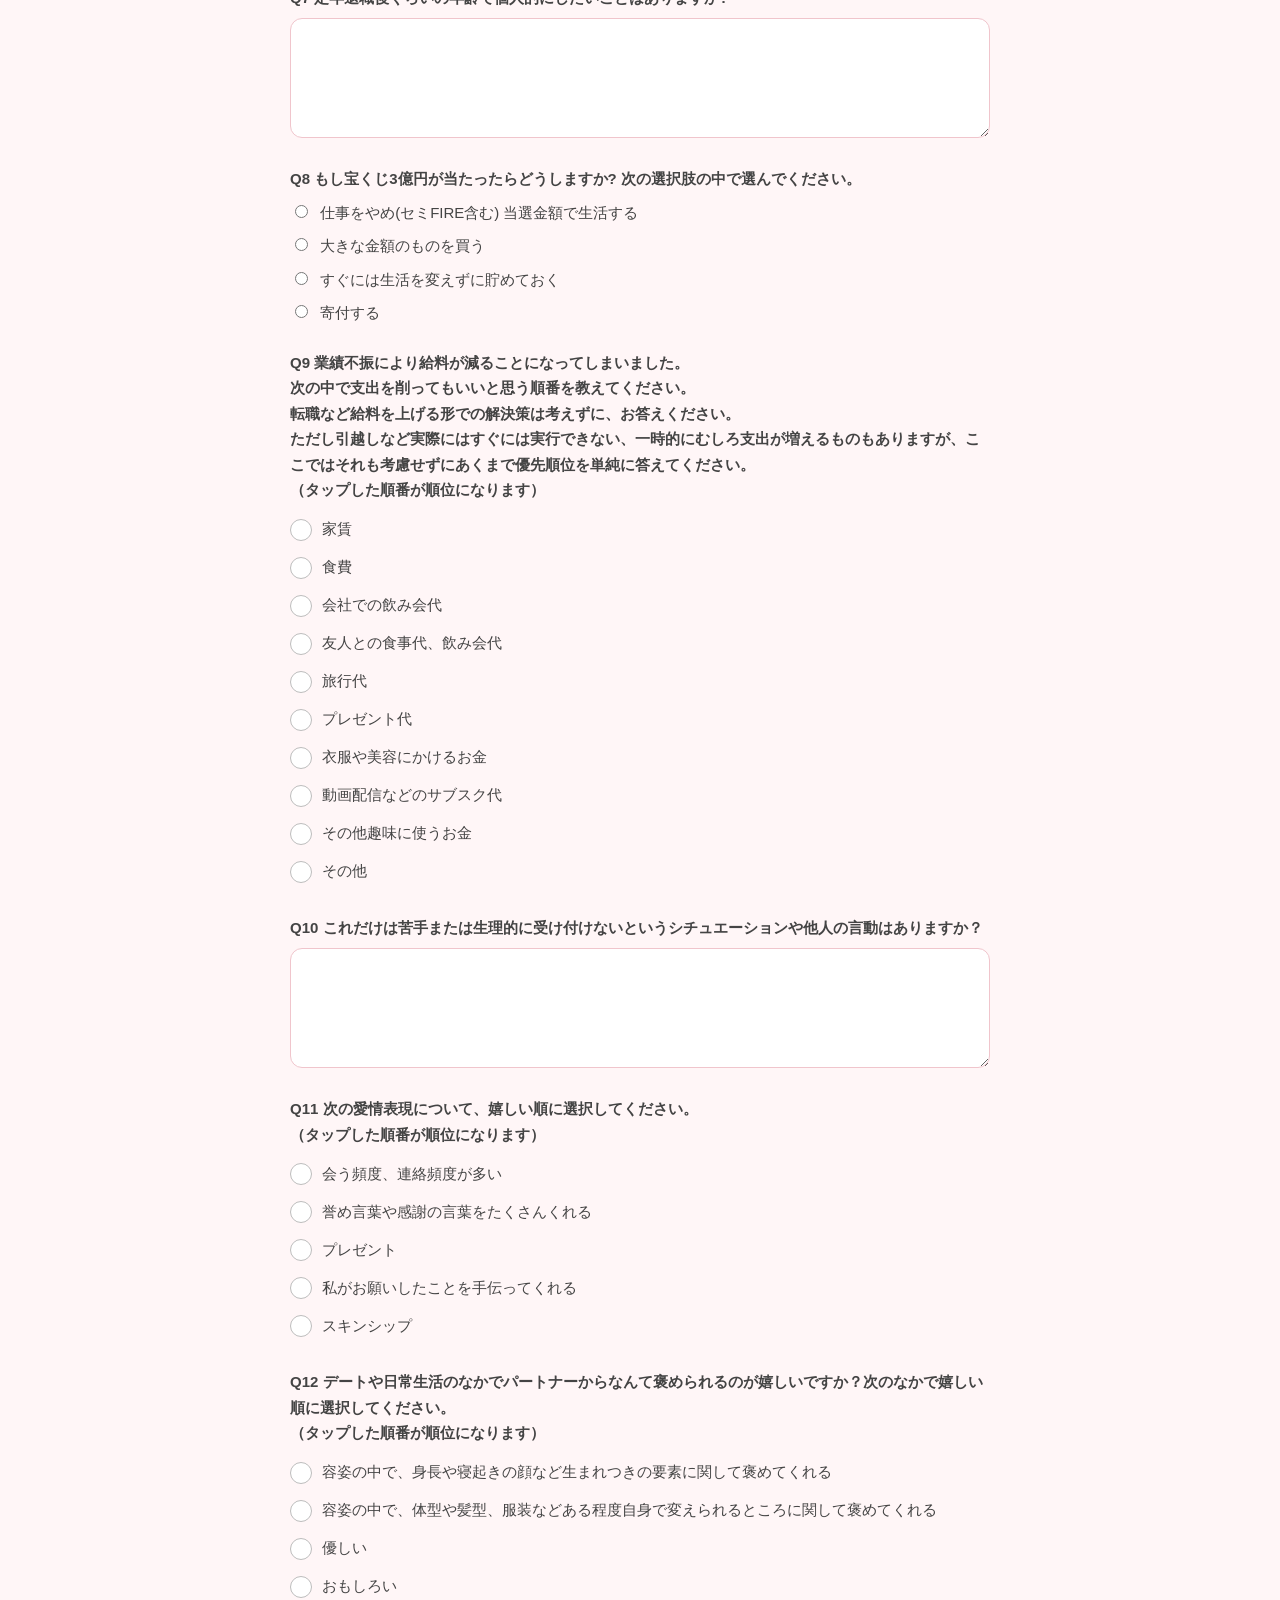
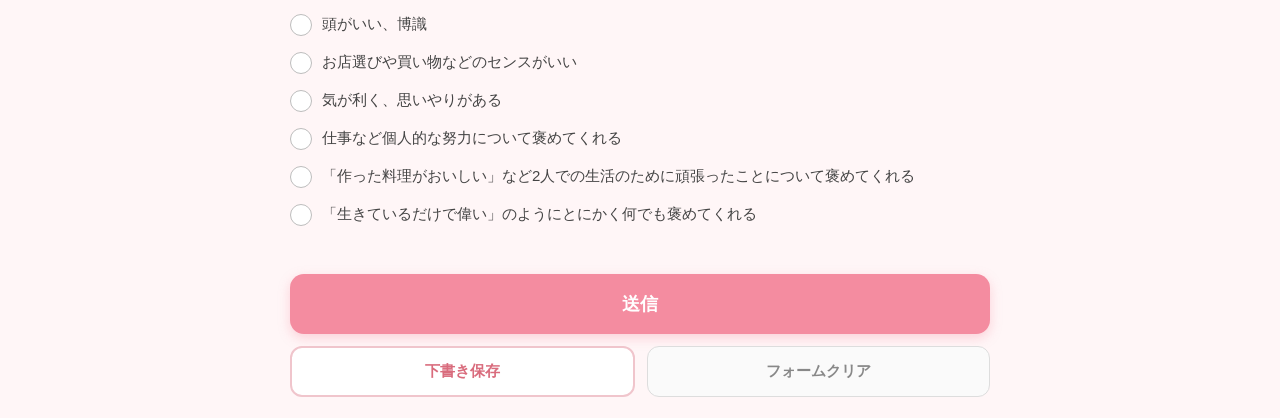
==== commit def12ff7: "Update index.html" ====
--- a/index.html
+++ b/index.html
@@ -225,7 +225,7 @@
 
 <p class="form-description">
 本サービスは、交際前の自己開示を目的としています。<br>
-なお本サービスは、結婚相談所・マッチングアプリ・知人の紹介等ですでに知り合ったお相手との相互理解を深めるための自己開示支援サービスです。新たな出会いは提供しておりません。<br>
+なお本サービスは、結婚相談所・マッチングアプリ・知人の紹介等ですでに知り合ったお相手との相互理解を深めるための支援サービスです。新たな出会いは提供しておりません。<br>
 プライバシー保護: LINE IDはハッシュ化 (暗号化) して保存されます。表示名・プロフィール画像・メールアドレスなどは取得されません。<br>
 再回答について: 同じLINEアカウントから回答された場合、以前の内容は上書きされます。
 </p>
